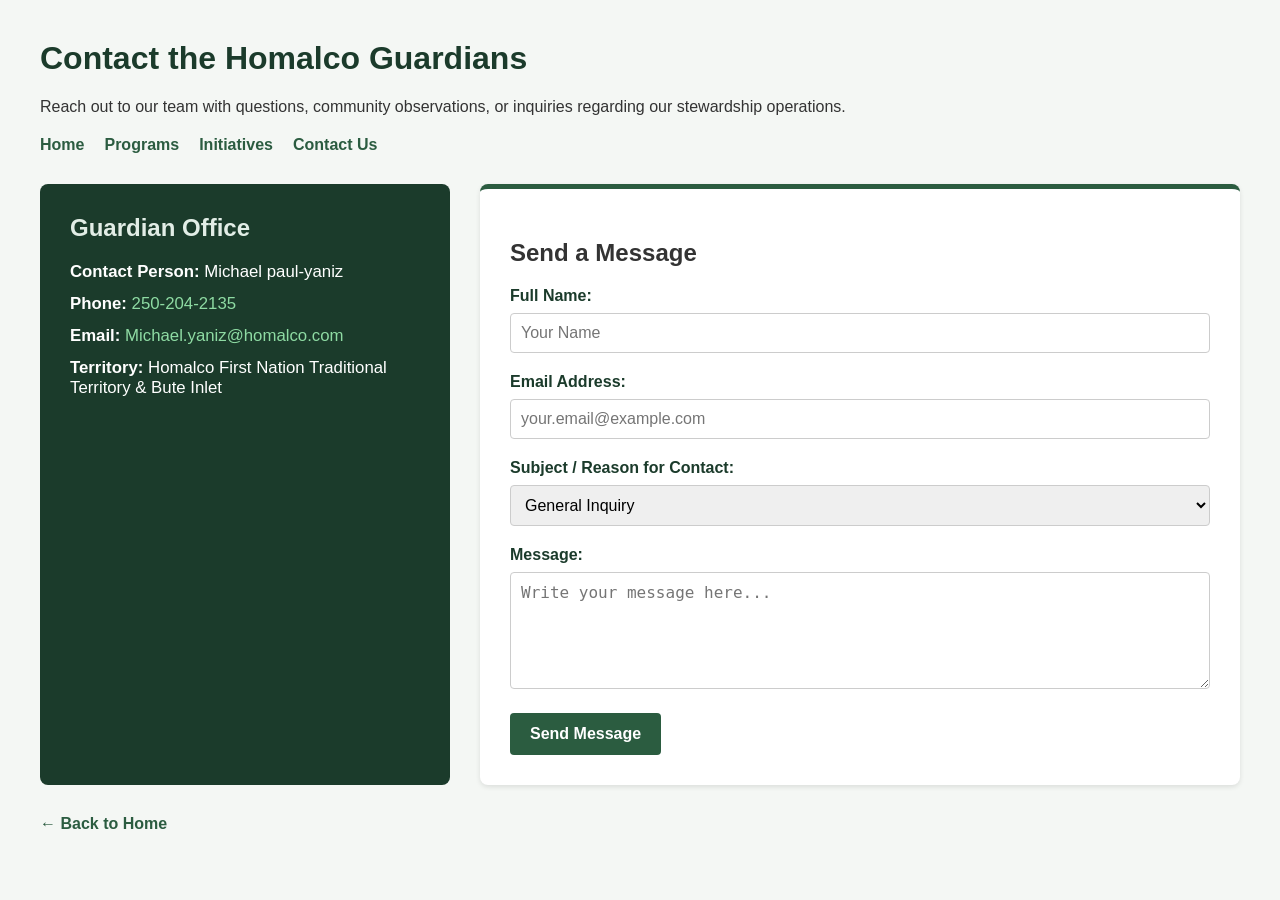
==== contact.html @ 4d99cd52 "initiatives update" ====
<!DOCTYPE html>
<html lang="en">
<head>
    <meta charset="UTF-8">
    <title>Contact Us | Homalco Aboriginal Guardians</title>
    <style>
        body {
            font-family: Arial, sans-serif;
            margin: 40px;
            background-color: #f4f7f4;
            color: #333;
        }
        h1 {
            color: #1b3b2b;
        }
        nav ul {
            list-style-type: none;
            padding: 0;
            display: flex;
            gap: 20px;
            margin-top: 20px;
            margin-bottom: 30px;
        }
        nav li a {
            text-decoration: none;
            color: #2b5c40;
            font-weight: bold;
        }
        nav li a:hover {
            text-decoration: underline;
        }
        .contact-layout {
            display: flex;
            flex-wrap: wrap;
            gap: 30px;
            margin-top: 20px;
        }
        .info-card {
            background: #1b3b2b;
            color: white;
            padding: 30px;
            border-radius: 8px;
            flex: 1;
            min-width: 280px;
        }
        .info-card h2 {
            margin-top: 0;
            color: #e2ede6;
        }
        .info-card p {
            margin: 12px 0;
            font-size: 1.05rem;
        }
        .info-card a {
            color: #8edba3;
            text-decoration: none;
        }
        .info-card a:hover {
            text-decoration: underline;
        }
        .contact-container {
            background: white;
            padding: 30px;
            border-radius: 8px;
            box-shadow: 0 2px 5px rgba(0,0,0,0.1);
            flex: 2;
            min-width: 300px;
            border-top: 5px solid #2b5c40;
        }
        .form-group {
            margin-bottom: 20px;
        }
        .form-group label {
            display: block;
            margin-bottom: 8px;
            font-weight: bold;
            color: #1b3b2b;
        }
        .form-group input, 
        .form-group select, 
        .form-group textarea {
            width: 100%;
            padding: 10px;
            border: 1px solid #ccc;
            border-radius: 4px;
            box-sizing: border-box;
            font-size: 1rem;
        }
        button {
            background-color: #2b5c40;
            color: white;
            padding: 12px 20px;
            border: none;
            border-radius: 4px;
            font-size: 1rem;
            font-weight: bold;
            cursor: pointer;
        }
        button:hover {
            background-color: #1b3b2b;
        }
        .back-link {
            display: inline-block;
            margin-top: 30px;
            color: #2b5c40;
            text-decoration: none;
            font-weight: bold;
        }
        .back-link:hover {
            text-decoration: underline;
        }
    </style>
</head>
<body>

    <h1>Contact the Homalco Guardians</h1>
    <p>Reach out to our team with questions, community observations, or inquiries regarding our stewardship operations.</p>
    
    <nav>
        <ul>
            <li><a href="index.html">Home</a></li>
            <li><a href="programs.html">Programs</a></li>
            <li><a href="initiatives.html">Initiatives</a></li>
            <li><a href="contact.html">Contact Us</a></li>
        </ul>
    </nav>

    <div class="contact-layout">
        <!-- Direct Contact Info -->
        <div class="info-card">
            <h2>Guardian Office</h2>
            <p><strong>Contact Person:</strong> Michael paul-yaniz</p>
            <p><strong>Phone:</strong> <a href="tel:2502042135">250-204-2135</a></p>
            <p><strong>Email:</strong> <a href="mailto:Michael.yaniz@homalco.com">Michael.yaniz@homalco.com</a></p>
            <p><strong>Territory:</strong> Homalco First Nation Traditional Territory & Bute Inlet</p>
        </div>

        <!-- Submission Form -->
        <div class="contact-container">
            <h2>Send a Message</h2>
            <form>
                <div class="form-group">
                    <label for="fullname">Full Name:</label>
                    <input type="text" id="fullname" name="fullname" placeholder="Your Name" required>
                </div>

                <div class="form-group">
                    <label for="email">Email Address:</label>
                    <input type="email" id="email" name="email" placeholder="your.email@example.com" required>
                </div>

                <div class="form-group">
                    <label for="topic">Subject / Reason for Contact:</label>
                    <select id="topic" name="topic">
                        <option value="general">General Inquiry</option>
                        <option value="observation">Report Environmental Observation</option>
                        <option value="wildlife">Wildlife / Marine Sightings</option>
                        <option value="community">Community Outreach</option>
                    </select>
                </div>

                <div class="form-group">
                    <label for="message">Message:</label>
                    <textarea id="message" name="message" rows="5" placeholder="Write your message here..." required></textarea>
                </div>

                <button type="submit">Send Message</button>
            </form>
        </div>
    </div>

    <a href="index.html" class="back-link">← Back to Home</a>

</body>
</html>
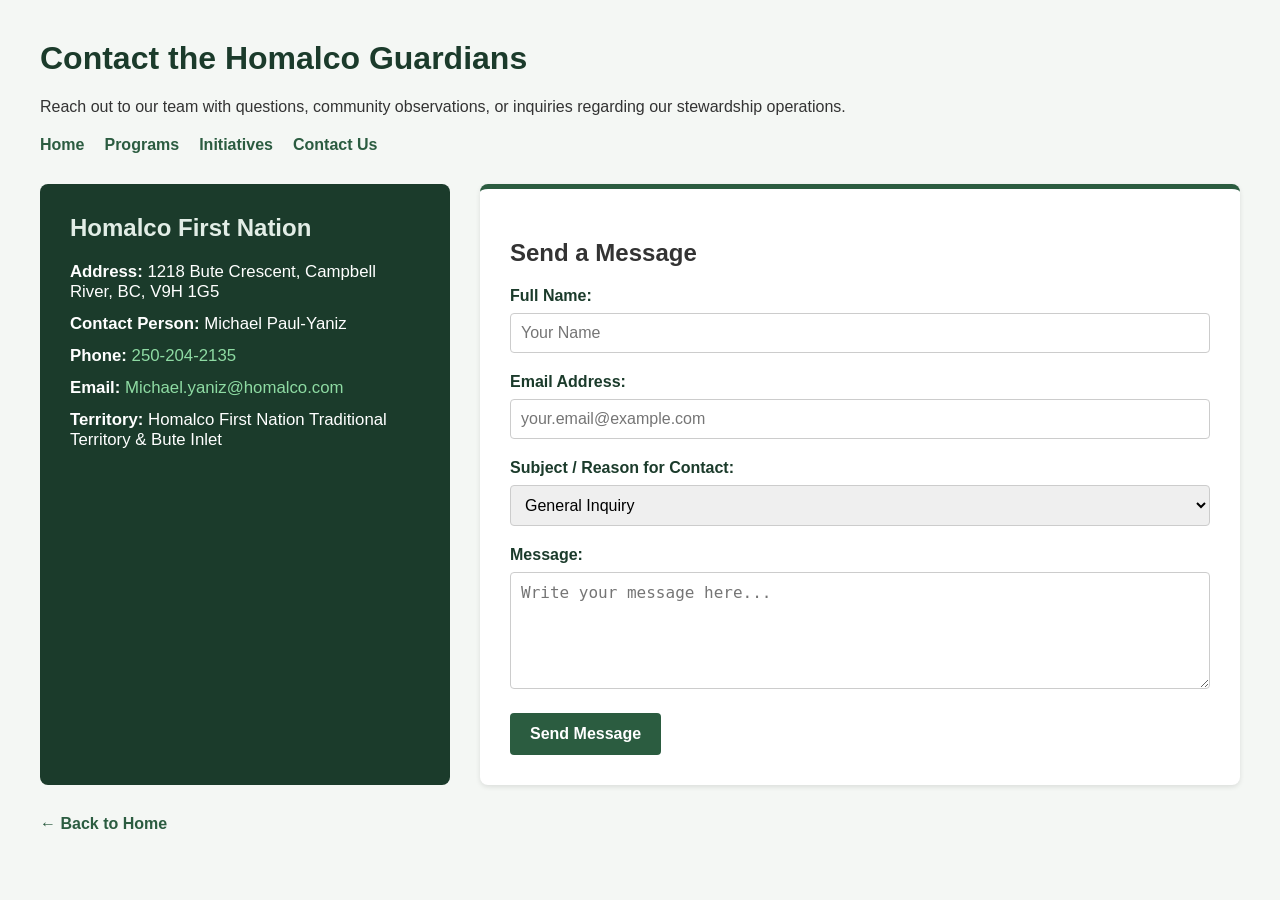
==== commit dfe124b9: "update contact" ====
--- a/contact.html
+++ b/contact.html
@@ -128,8 +128,9 @@
     <div class="contact-layout">
         <!-- Direct Contact Info -->
         <div class="info-card">
-            <h2>Guardian Office</h2>
-            <p><strong>Contact Person:</strong> Michael paul-yaniz</p>
+            <h2>Homalco First Nation</h2>
+            <p><strong>Address:</strong> 1218 Bute Crescent, Campbell River, BC, V9H 1G5</p>
+            <p><strong>Contact Person:</strong> Michael Paul-Yaniz</p>
             <p><strong>Phone:</strong> <a href="tel:2502042135">250-204-2135</a></p>
             <p><strong>Email:</strong> <a href="mailto:Michael.yaniz@homalco.com">Michael.yaniz@homalco.com</a></p>
             <p><strong>Territory:</strong> Homalco First Nation Traditional Territory & Bute Inlet</p>
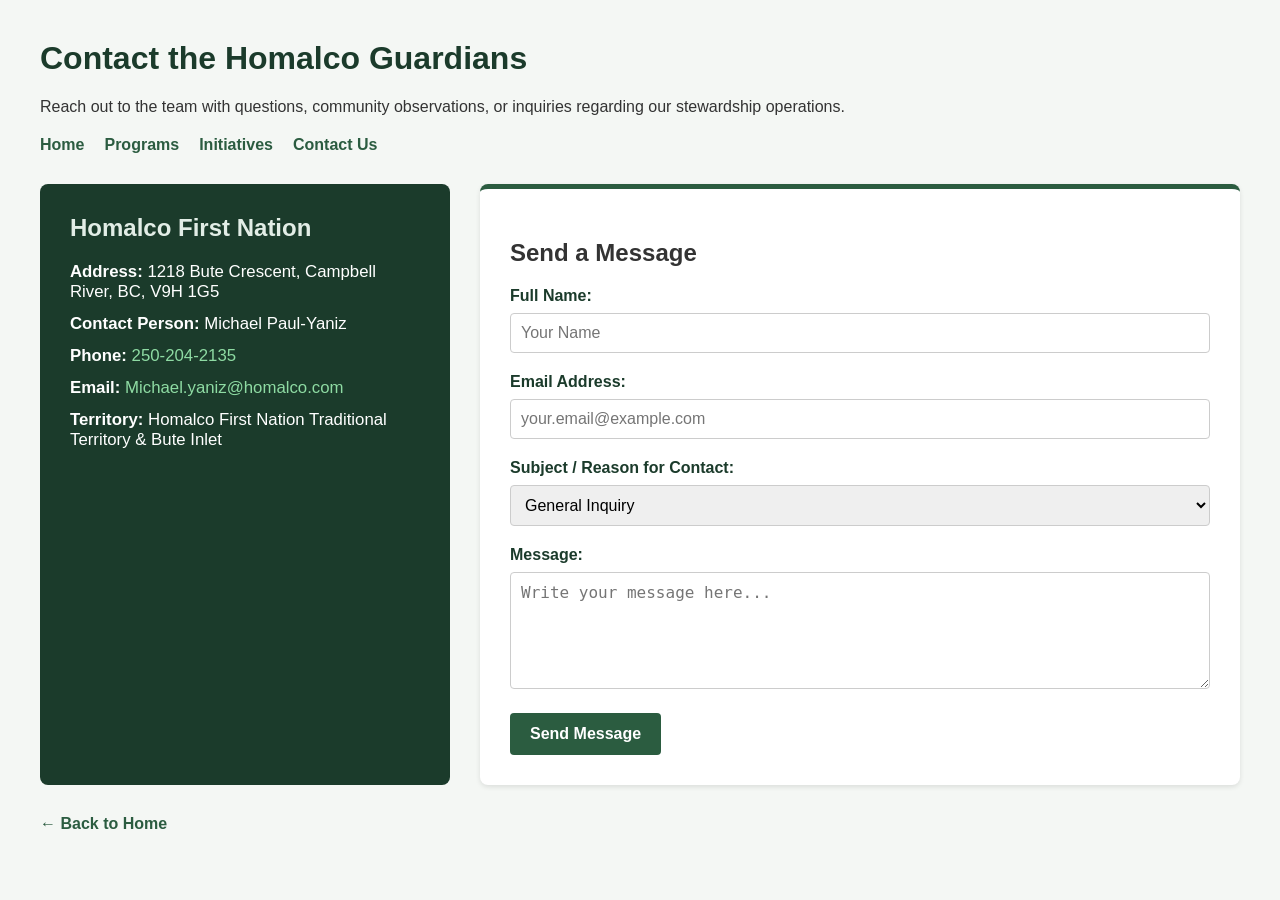
==== commit 57d12ea8: "Update contact.html" ====
--- a/contact.html
+++ b/contact.html
@@ -114,7 +114,7 @@
 <body>
 
     <h1>Contact the Homalco Guardians</h1>
-    <p>Reach out to our team with questions, community observations, or inquiries regarding our stewardship operations.</p>
+    <p>Reach out to the team with questions, community observations, or inquiries regarding our stewardship operations.</p>
     
     <nav>
         <ul>
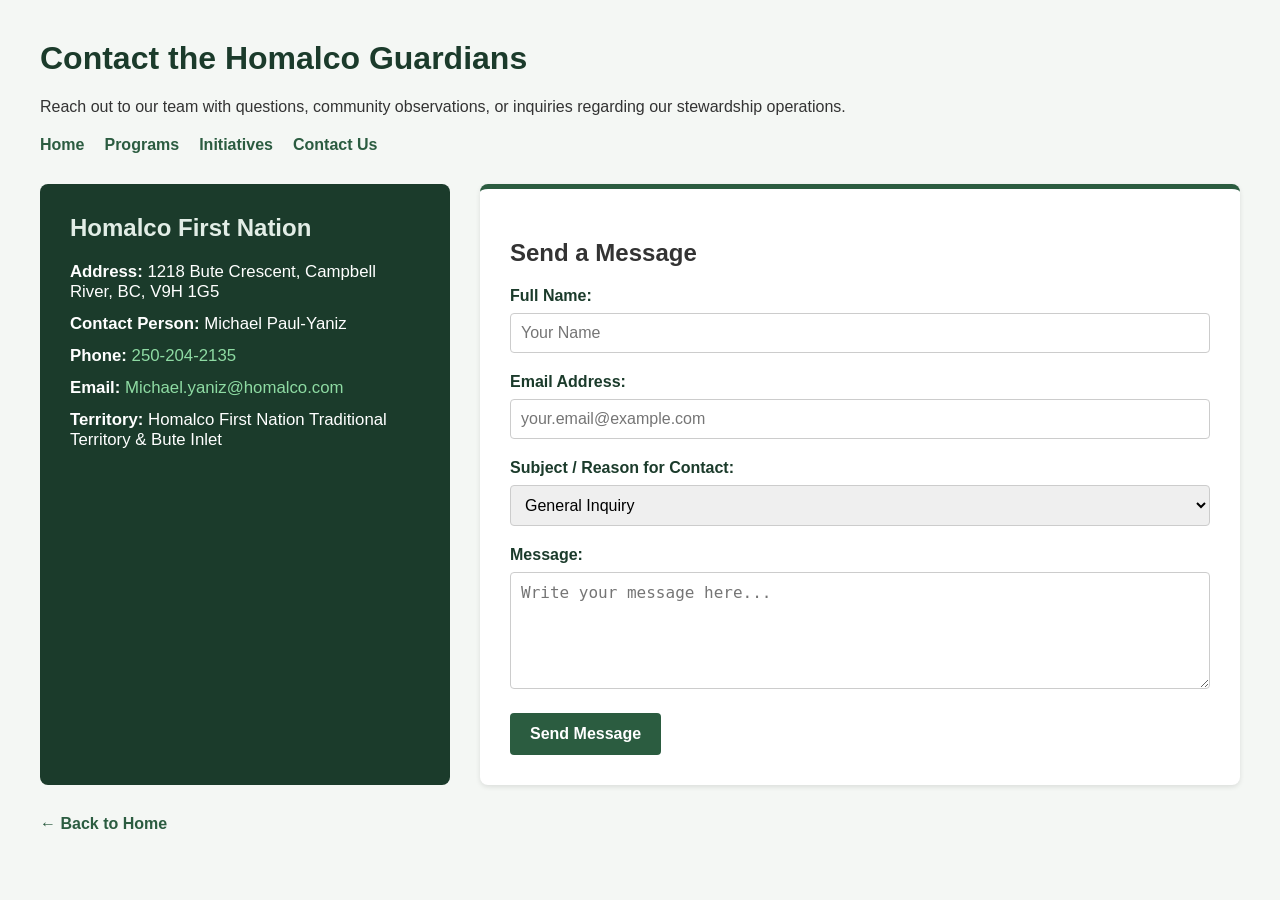
==== commit b064367a: "update contact" ====
--- a/contact.html
+++ b/contact.html
@@ -2,6 +2,7 @@
 <html lang="en">
 <head>
     <meta charset="UTF-8">
+    <meta name="viewport" content="width=device-width, initial-scale=1.0">
     <title>Contact Us | Homalco Aboriginal Guardians</title>
     <style>
         body {
@@ -113,64 +114,69 @@
 </head>
 <body>
 
-    <h1>Contact the Homalco Guardians</h1>
-    <p>Reach out to the team with questions, community observations, or inquiries regarding our stewardship operations.</p>
-    
-    <nav>
-        <ul>
-            <li><a href="index.html">Home</a></li>
-            <li><a href="programs.html">Programs</a></li>
-            <li><a href="initiatives.html">Initiatives</a></li>
-            <li><a href="contact.html">Contact Us</a></li>
-        </ul>
-    </nav>
+    <header>
+        <h1>Contact the Homalco Guardians</h1>
+        <p>Reach out to our team with questions, community observations, or inquiries regarding our stewardship operations.</p>
+        <nav>
+            <ul>
+                <li><a href="index.html">Home</a></li>
+                <li><a href="programs.html">Programs</a></li>
+                <li><a href="initiatives.html">Initiatives</a></li>
+                <li><a href="contact.html">Contact Us</a></li>
+            </ul>
+        </nav>
+    </header>
 
-    <div class="contact-layout">
-        <!-- Direct Contact Info -->
-        <div class="info-card">
-            <h2>Homalco First Nation</h2>
-            <p><strong>Address:</strong> 1218 Bute Crescent, Campbell River, BC, V9H 1G5</p>
-            <p><strong>Contact Person:</strong> Michael Paul-Yaniz</p>
-            <p><strong>Phone:</strong> <a href="tel:2502042135">250-204-2135</a></p>
-            <p><strong>Email:</strong> <a href="mailto:Michael.yaniz@homalco.com">Michael.yaniz@homalco.com</a></p>
-            <p><strong>Territory:</strong> Homalco First Nation Traditional Territory & Bute Inlet</p>
+    <main>
+        <div class="contact-layout">
+            <!-- Direct Contact Info -->
+            <div class="info-card">
+                <h2>Homalco First Nation</h2>
+                <p><strong>Address:</strong> 1218 Bute Crescent, Campbell River, BC, V9H 1G5</p>
+                <p><strong>Contact Person:</strong> Michael Paul-Yaniz</p>
+                <p><strong>Phone:</strong> <a href="tel:2502042135">250-204-2135</a></p>
+                <p><strong>Email:</strong> <a href="mailto:Michael.yaniz@homalco.com">Michael.yaniz@homalco.com</a></p>
+                <p><strong>Territory:</strong> Homalco First Nation Traditional Territory & Bute Inlet</p>
+            </div>
+
+            <!-- Submission Form -->
+            <div class="contact-container">
+                <h2>Send a Message</h2>
+                <form action="#" method="POST">
+                    <div class="form-group">
+                        <label for="fullname">Full Name:</label>
+                        <input type="text" id="fullname" name="fullname" placeholder="Your Name" required>
+                    </div>
+
+                    <div class="form-group">
+                        <label for="email">Email Address:</label>
+                        <input type="email" id="email" name="email" placeholder="your.email@example.com" required>
+                    </div>
+
+                    <div class="form-group">
+                        <label for="topic">Subject / Reason for Contact:</label>
+                        <select id="topic" name="topic">
+                            <option value="general">General Inquiry</option>
+                            <option value="observation">Report Environmental Observation</option>
+                            <option value="wildlife">Wildlife / Marine Sightings</option>
+                            <option value="community">Community Outreach</option>
+                        </select>
+                    </div>
+
+                    <div class="form-group">
+                        <label for="message">Message:</label>
+                        <textarea id="message" name="message" rows="5" placeholder="Write your message here..." required></textarea>
+                    </div>
+
+                    <button type="submit">Send Message</button>
+                </form>
+            </div>
         </div>
+    </main>
 
-        <!-- Submission Form -->
-        <div class="contact-container">
-            <h2>Send a Message</h2>
-            <form>
-                <div class="form-group">
-                    <label for="fullname">Full Name:</label>
-                    <input type="text" id="fullname" name="fullname" placeholder="Your Name" required>
-                </div>
-
-                <div class="form-group">
-                    <label for="email">Email Address:</label>
-                    <input type="email" id="email" name="email" placeholder="your.email@example.com" required>
-                </div>
-
-                <div class="form-group">
-                    <label for="topic">Subject / Reason for Contact:</label>
-                    <select id="topic" name="topic">
-                        <option value="general">General Inquiry</option>
-                        <option value="observation">Report Environmental Observation</option>
-                        <option value="wildlife">Wildlife / Marine Sightings</option>
-                        <option value="community">Community Outreach</option>
-                    </select>
-                </div>
-
-                <div class="form-group">
-                    <label for="message">Message:</label>
-                    <textarea id="message" name="message" rows="5" placeholder="Write your message here..." required></textarea>
-                </div>
-
-                <button type="submit">Send Message</button>
-            </form>
-        </div>
-    </div>
-
-    <a href="index.html" class="back-link">← Back to Home</a>
+    <footer>
+        <a href="index.html" class="back-link">← Back to Home</a>
+    </footer>
 
 </body>
 </html>
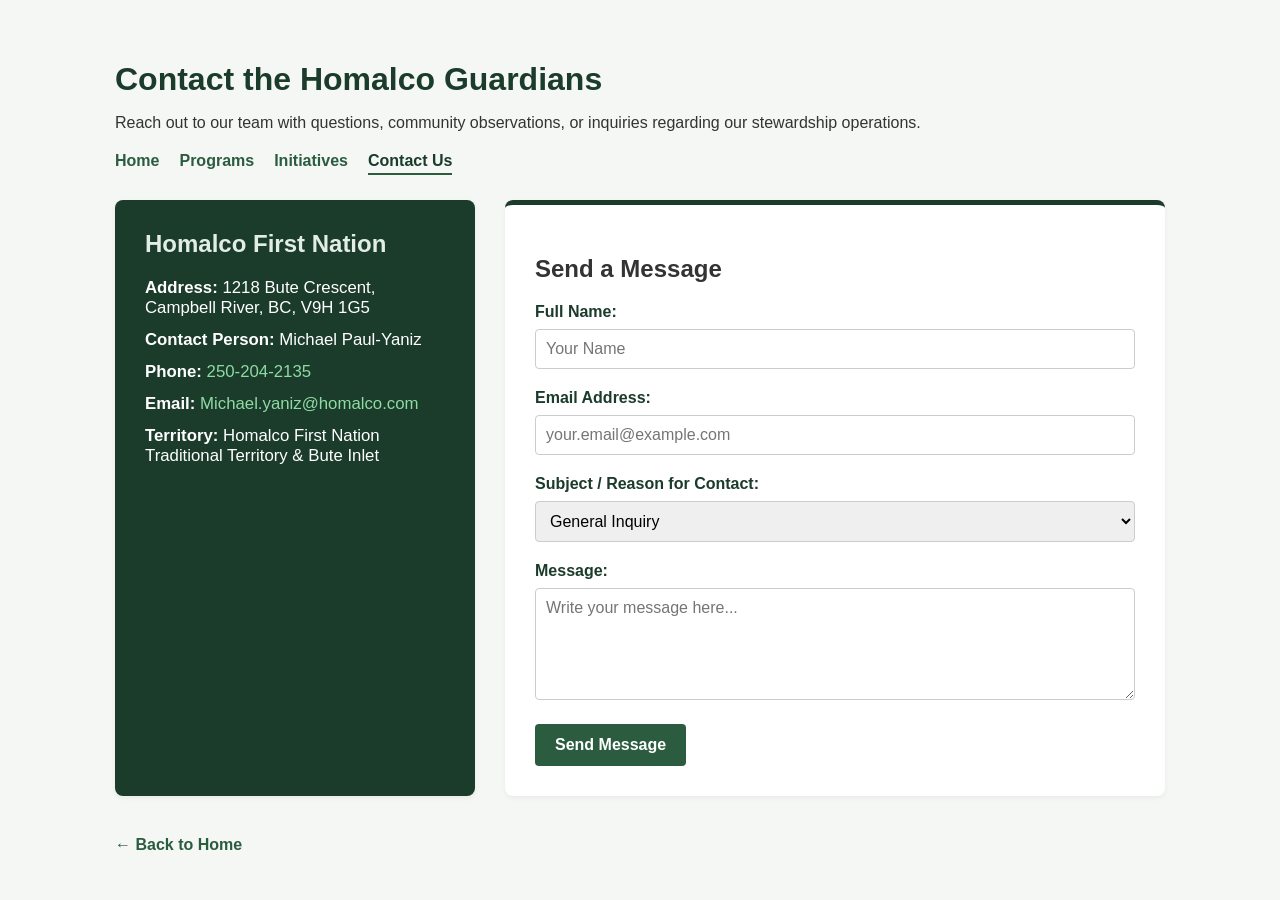
==== commit 99caa266: "Update contact.html" ====
--- a/contact.html
+++ b/contact.html
@@ -5,15 +5,36 @@
     <meta name="viewport" content="width=device-width, initial-scale=1.0">
     <title>Contact Us | Homalco Aboriginal Guardians</title>
     <style>
+        /* 1. Global Box Sizing & Centered Layout */
+        *, *::before, *::after {
+            box-sizing: border-box;
+        }
+
         body {
             font-family: Arial, sans-serif;
-            margin: 40px;
+            margin: 0;
+            padding: 20px;
             background-color: #f4f7f4;
             color: #333;
         }
+
+        /* Centered container to align header and cards cleanly */
+        .container {
+            max-width: 1050px;
+            margin: 0 auto;
+            padding: 20px 0;
+        }
+
+        header {
+            margin-bottom: 30px;
+        }
+
         h1 {
             color: #1b3b2b;
-        }
+            margin-bottom: 8px;
+        }
+
+        /* 2. Navigation Styling & Active Link Indicator */
         nav ul {
             list-style-type: none;
             padding: 0;
@@ -22,20 +43,29 @@
             margin-top: 20px;
             margin-bottom: 30px;
         }
+
         nav li a {
             text-decoration: none;
             color: #2b5c40;
             font-weight: bold;
-        }
-        nav li a:hover {
-            text-decoration: underline;
-        }
+            padding-bottom: 4px;
+        }
+
+        nav li a:hover,
+        nav li a.active {
+            color: #1b3b2b;
+            border-bottom: 2px solid #2b5c40;
+        }
+
+        /* 3. Two-Column Layout */
         .contact-layout {
             display: flex;
             flex-wrap: wrap;
             gap: 30px;
             margin-top: 20px;
         }
+
+        /* Direct Contact Info Card */
         .info-card {
             background: #1b3b2b;
             color: white;
@@ -43,40 +73,51 @@
             border-radius: 8px;
             flex: 1;
             min-width: 280px;
-        }
+            box-shadow: 0 2px 5px rgba(0,0,0,0.05);
+        }
+
         .info-card h2 {
             margin-top: 0;
             color: #e2ede6;
         }
+
         .info-card p {
             margin: 12px 0;
             font-size: 1.05rem;
         }
+
         .info-card a {
             color: #8edba3;
             text-decoration: none;
         }
+
         .info-card a:hover {
             text-decoration: underline;
         }
+
+        /* Submission Form Container */
         .contact-container {
             background: white;
             padding: 30px;
             border-radius: 8px;
-            box-shadow: 0 2px 5px rgba(0,0,0,0.1);
+            box-shadow: 0 2px 5px rgba(0,0,0,0.05);
             flex: 2;
             min-width: 300px;
-            border-top: 5px solid #2b5c40;
-        }
+            /* Matched border accent color to dark green info card */
+            border-top: 5px solid #1b3b2b; 
+        }
+
         .form-group {
             margin-bottom: 20px;
         }
+
         .form-group label {
             display: block;
             margin-bottom: 8px;
             font-weight: bold;
             color: #1b3b2b;
         }
+
         .form-group input, 
         .form-group select, 
         .form-group textarea {
@@ -84,9 +125,19 @@
             padding: 10px;
             border: 1px solid #ccc;
             border-radius: 4px;
-            box-sizing: border-box;
             font-size: 1rem;
-        }
+            font-family: inherit;
+        }
+
+        /* Active field focus state */
+        .form-group input:focus,
+        .form-group select:focus,
+        .form-group textarea:focus {
+            outline: none;
+            border-color: #2b5c40;
+            box-shadow: 0 0 0 3px rgba(43, 92, 64, 0.2);
+        }
+
         button {
             background-color: #2b5c40;
             color: white;
@@ -96,17 +147,24 @@
             font-size: 1rem;
             font-weight: bold;
             cursor: pointer;
-        }
+            transition: background-color 0.2s ease;
+        }
+
         button:hover {
             background-color: #1b3b2b;
         }
+
+        footer {
+            margin-top: 40px;
+        }
+
         .back-link {
             display: inline-block;
-            margin-top: 30px;
             color: #2b5c40;
             text-decoration: none;
             font-weight: bold;
         }
+
         .back-link:hover {
             text-decoration: underline;
         }
@@ -114,21 +172,23 @@
 </head>
 <body>
 
-    <header>
-        <h1>Contact the Homalco Guardians</h1>
-        <p>Reach out to our team with questions, community observations, or inquiries regarding our stewardship operations.</p>
-        <nav>
-            <ul>
-                <li><a href="index.html">Home</a></li>
-                <li><a href="programs.html">Programs</a></li>
-                <li><a href="initiatives.html">Initiatives</a></li>
-                <li><a href="contact.html">Contact Us</a></li>
-            </ul>
-        </nav>
-    </header>
-
-    <main>
-        <div class="contact-layout">
+    <!-- Outer Container for Centered Alignment -->
+    <div class="container">
+        <header>
+            <h1>Contact the Homalco Guardians</h1>
+            <p>Reach out to our team with questions, community observations, or inquiries regarding our stewardship operations.</p>
+            
+            <nav>
+                <ul>
+                    <li><a href="index.html">Home</a></li>
+                    <li><a href="programs.html">Programs</a></li>
+                    <li><a href="initiatives.html">Initiatives</a></li>
+                    <li><a href="contact.html" class="active">Contact Us</a></li>
+                </ul>
+            </nav>
+        </header>
+
+        <main class="contact-layout">
             <!-- Direct Contact Info -->
             <div class="info-card">
                 <h2>Homalco First Nation</h2>
@@ -171,12 +231,12 @@
                     <button type="submit">Send Message</button>
                 </form>
             </div>
-        </div>
-    </main>
-
-    <footer>
-        <a href="index.html" class="back-link">← Back to Home</a>
-    </footer>
+        </main>
+
+        <footer>
+            <a href="index.html" class="back-link">← Back to Home</a>
+        </footer>
+    </div>
 
 </body>
 </html>
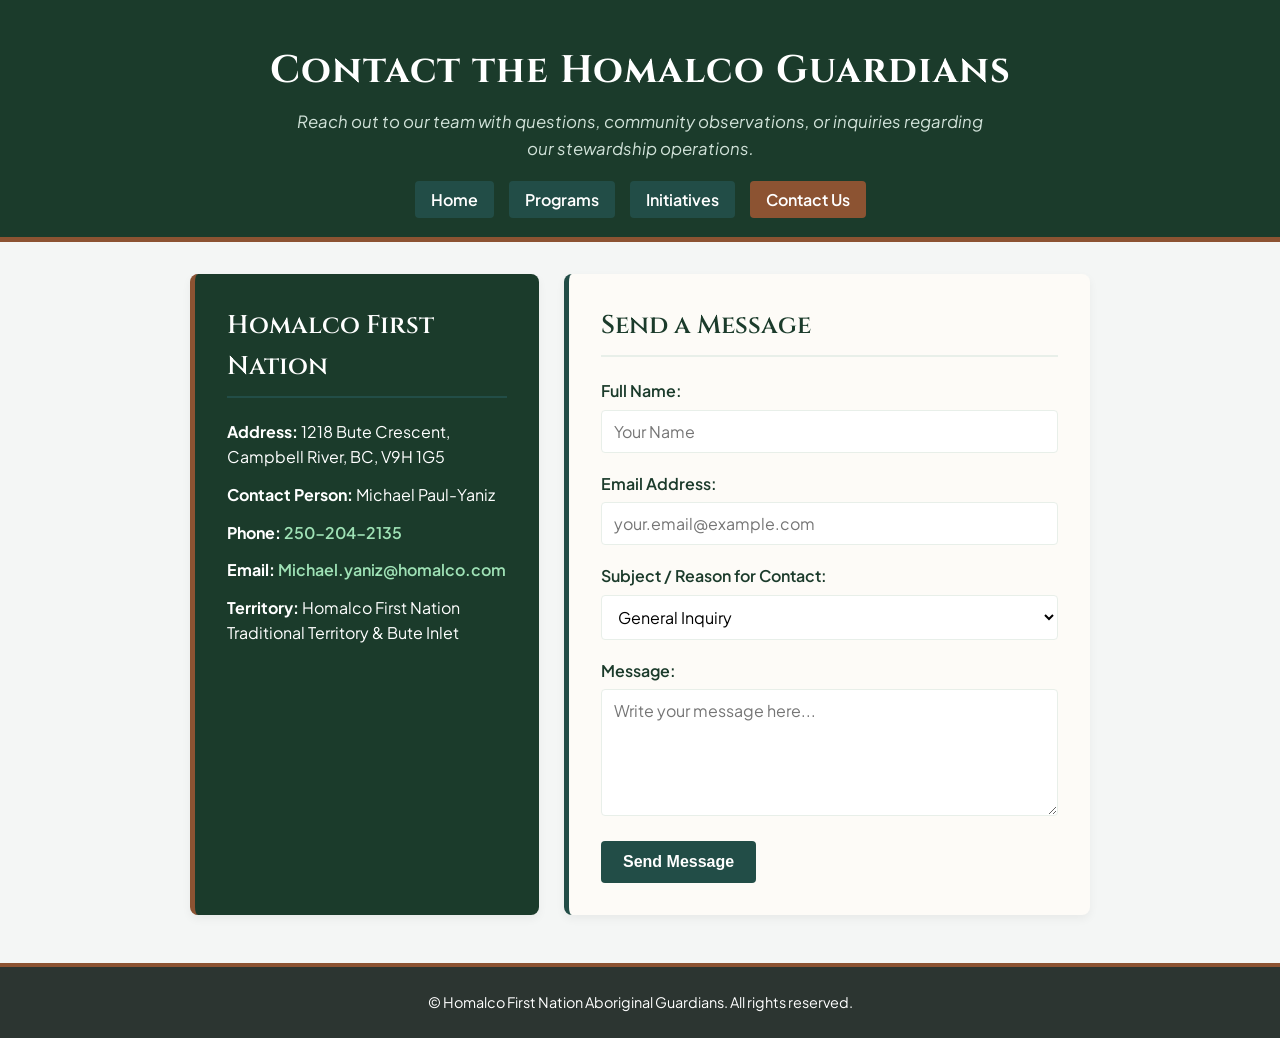
==== commit 2cc69e35: "update contact and initiatives with style.css" ====
--- a/contact.html
+++ b/contact.html
@@ -4,203 +4,39 @@
     <meta charset="UTF-8">
     <meta name="viewport" content="width=device-width, initial-scale=1.0">
     <title>Contact Us | Homalco Aboriginal Guardians</title>
-    <style>
-        /* 1. Global Box Sizing & Centered Layout */
-        *, *::before, *::after {
-            box-sizing: border-box;
-        }
-
-        body {
-            font-family: Arial, sans-serif;
-            margin: 0;
-            padding: 20px;
-            background-color: #f4f7f4;
-            color: #333;
-        }
-
-        /* Centered container to align header and cards cleanly */
-        .container {
-            max-width: 1050px;
-            margin: 0 auto;
-            padding: 20px 0;
-        }
-
-        header {
-            margin-bottom: 30px;
-        }
-
-        h1 {
-            color: #1b3b2b;
-            margin-bottom: 8px;
-        }
-
-        /* 2. Navigation Styling & Active Link Indicator */
-        nav ul {
-            list-style-type: none;
-            padding: 0;
-            display: flex;
-            gap: 20px;
-            margin-top: 20px;
-            margin-bottom: 30px;
-        }
-
-        nav li a {
-            text-decoration: none;
-            color: #2b5c40;
-            font-weight: bold;
-            padding-bottom: 4px;
-        }
-
-        nav li a:hover,
-        nav li a.active {
-            color: #1b3b2b;
-            border-bottom: 2px solid #2b5c40;
-        }
-
-        /* 3. Two-Column Layout */
-        .contact-layout {
-            display: flex;
-            flex-wrap: wrap;
-            gap: 30px;
-            margin-top: 20px;
-        }
-
-        /* Direct Contact Info Card */
-        .info-card {
-            background: #1b3b2b;
-            color: white;
-            padding: 30px;
-            border-radius: 8px;
-            flex: 1;
-            min-width: 280px;
-            box-shadow: 0 2px 5px rgba(0,0,0,0.05);
-        }
-
-        .info-card h2 {
-            margin-top: 0;
-            color: #e2ede6;
-        }
-
-        .info-card p {
-            margin: 12px 0;
-            font-size: 1.05rem;
-        }
-
-        .info-card a {
-            color: #8edba3;
-            text-decoration: none;
-        }
-
-        .info-card a:hover {
-            text-decoration: underline;
-        }
-
-        /* Submission Form Container */
-        .contact-container {
-            background: white;
-            padding: 30px;
-            border-radius: 8px;
-            box-shadow: 0 2px 5px rgba(0,0,0,0.05);
-            flex: 2;
-            min-width: 300px;
-            /* Matched border accent color to dark green info card */
-            border-top: 5px solid #1b3b2b; 
-        }
-
-        .form-group {
-            margin-bottom: 20px;
-        }
-
-        .form-group label {
-            display: block;
-            margin-bottom: 8px;
-            font-weight: bold;
-            color: #1b3b2b;
-        }
-
-        .form-group input, 
-        .form-group select, 
-        .form-group textarea {
-            width: 100%;
-            padding: 10px;
-            border: 1px solid #ccc;
-            border-radius: 4px;
-            font-size: 1rem;
-            font-family: inherit;
-        }
-
-        /* Active field focus state */
-        .form-group input:focus,
-        .form-group select:focus,
-        .form-group textarea:focus {
-            outline: none;
-            border-color: #2b5c40;
-            box-shadow: 0 0 0 3px rgba(43, 92, 64, 0.2);
-        }
-
-        button {
-            background-color: #2b5c40;
-            color: white;
-            padding: 12px 20px;
-            border: none;
-            border-radius: 4px;
-            font-size: 1rem;
-            font-weight: bold;
-            cursor: pointer;
-            transition: background-color 0.2s ease;
-        }
-
-        button:hover {
-            background-color: #1b3b2b;
-        }
-
-        footer {
-            margin-top: 40px;
-        }
-
-        .back-link {
-            display: inline-block;
-            color: #2b5c40;
-            text-decoration: none;
-            font-weight: bold;
-        }
-
-        .back-link:hover {
-            text-decoration: underline;
-        }
-    </style>
+    <!-- Link element loading your external style sheet -->
+    <link rel="stylesheet" href="style.css">
 </head>
 <body>
 
-    <!-- Outer Container for Centered Alignment -->
-    <div class="container">
-        <header>
-            <h1>Contact the Homalco Guardians</h1>
-            <p>Reach out to our team with questions, community observations, or inquiries regarding our stewardship operations.</p>
-            
-            <nav>
-                <ul>
-                    <li><a href="index.html">Home</a></li>
-                    <li><a href="programs.html">Programs</a></li>
-                    <li><a href="initiatives.html">Initiatives</a></li>
-                    <li><a href="contact.html" class="active">Contact Us</a></li>
-                </ul>
-            </nav>
-        </header>
+    <header>
+        <h1>Contact the Homalco Guardians</h1>
+        <p>Reach out to our team with questions, community observations, or inquiries regarding our stewardship operations.</p>
+        
+        <nav aria-label="Main Navigation">
+            <ul>
+                <li><a href="index.html">Home</a></li>
+                <li><a href="programs.html">Programs</a></li>
+                <li><a href="initiatives.html">Initiatives</a></li>
+                <li><a href="contact.html" class="active">Contact Us</a></li>
+            </ul>
+        </nav>
+    </header>
 
-        <main class="contact-layout">
-            <!-- Direct Contact Info -->
-            <div class="info-card">
+    <main>
+        <div class="contact-layout">
+            <!-- Direct Contact Info Card -->
+            <section class="info-card">
                 <h2>Homalco First Nation</h2>
                 <p><strong>Address:</strong> 1218 Bute Crescent, Campbell River, BC, V9H 1G5</p>
                 <p><strong>Contact Person:</strong> Michael Paul-Yaniz</p>
                 <p><strong>Phone:</strong> <a href="tel:2502042135">250-204-2135</a></p>
                 <p><strong>Email:</strong> <a href="mailto:Michael.yaniz@homalco.com">Michael.yaniz@homalco.com</a></p>
                 <p><strong>Territory:</strong> Homalco First Nation Traditional Territory & Bute Inlet</p>
-            </div>
+            </section>
 
-            <!-- Submission Form -->
-            <div class="contact-container">
+            <!-- Submission Form Card -->
+            <section class="contact-form-card">
                 <h2>Send a Message</h2>
                 <form action="#" method="POST">
                     <div class="form-group">
@@ -230,13 +66,13 @@
 
                     <button type="submit">Send Message</button>
                 </form>
-            </div>
-        </main>
+            </section>
+        </div>
+    </main>
 
-        <footer>
-            <a href="index.html" class="back-link">← Back to Home</a>
-        </footer>
-    </div>
+    <footer>
+        <p>© Homalco First Nation Aboriginal Guardians. All rights reserved.</p>
+    </footer>
 
 </body>
 </html>
--- a/style.css
+++ b/style.css
@@ -0,0 +1,351 @@
+/* Custom Google Font Imports */
+@import url('https://fonts.googleapis.com/css2?family=Cinzel:wght@600;700&family=Plus+Jakarta+Sans:ital,wght@0,400;0,600;0,700;1,400&display=swap');
+
+/* CSS Variables for Nature Palette */
+:root {
+    --forest-green: #1b3b2b;
+    --deep-teal: #224d47;
+    --cedar-wood: #8c5332;
+    --soft-moss: #e8efe9;
+    --mist-gray: #f4f6f5;
+    --slate-dark: #2c3531;
+    --sand-light: #fdfbf7;
+}
+
+/* Base Page & Typography Styles */
+body {
+    font-family: 'Plus Jakarta Sans', sans-serif;
+    font-size: 16px;
+    font-style: normal;
+    font-weight: 400;
+    line-height: 1.6;
+    color: var(--slate-dark);
+    background-color: var(--mist-gray);
+    margin: 0;
+    padding: 0;
+}
+
+/* Header & Banner Styling */
+header {
+    background-color: var(--forest-green);
+    color: #ffffff;
+    padding: 2.5rem 1.5rem 1.5rem;
+    text-align: center;
+    border-bottom: 5px solid var(--cedar-wood);
+}
+
+header h1 {
+    font-family: 'Cinzel', serif;
+    font-weight: 700;
+    font-size: 2.4rem;
+    margin: 0 0 0.5rem 0;
+    letter-spacing: 1px;
+}
+
+header p {
+    max-width: 700px;
+    margin: 0 auto 1.5rem auto;
+    color: #d1e2d9;
+    font-size: 1.05rem;
+    font-style: italic;
+}
+
+/* Navigation Bar */
+nav ul {
+    list-style: none;
+    padding: 0;
+    margin: 1.5rem 0 0 0;
+    display: flex;
+    justify-content: center;
+    flex-wrap: wrap;
+    gap: 15px;
+}
+
+nav a {
+    color: #ffffff;
+    text-decoration: none;
+    font-weight: 600;
+    padding: 8px 16px;
+    border-radius: 4px;
+    background-color: var(--deep-teal);
+    transition: background-color 0.3s ease;
+}
+
+nav a:hover, nav a.active {
+    background-color: var(--cedar-wood);
+}
+
+/* Main Content & Section Cards */
+main {
+    max-width: 900px;
+    margin: 2rem auto;
+    padding: 0 1rem;
+}
+
+section {
+    background-color: var(--sand-light);
+    padding: 2rem;
+    margin-bottom: 2rem;
+    border-radius: 8px;
+    box-shadow: 0 4px 10px rgba(0, 0, 0, 0.05);
+    border-left: 5px solid var(--deep-teal);
+}
+
+h2 {
+    font-family: 'Cinzel', serif;
+    font-size: 1.6rem;
+    font-weight: 600;
+    color: var(--forest-green);
+    margin-top: 0;
+    border-bottom: 2px solid var(--soft-moss);
+    padding-bottom: 0.5rem;
+}
+
+h3 {
+    font-size: 1.25rem;
+    font-weight: 700;
+    color: var(--cedar-wood);
+    margin-top: 1.5rem;
+    margin-bottom: 0.5rem;
+}
+
+/* Hyperlinks & Buttons */
+a {
+    color: var(--deep-teal);
+    font-weight: 600;
+}
+
+a:hover {
+    color: var(--cedar-wood);
+}
+
+/* Call-to-Action Link Buttons */
+section > a[href] {
+    display: inline-block;
+    background-color: var(--deep-teal);
+    color: #ffffff;
+    text-decoration: none;
+    padding: 10px 18px;
+    border-radius: 4px;
+    margin-right: 10px;
+    margin-top: 10px;
+    font-weight: 600;
+    transition: background-color 0.3s ease;
+}
+
+section > a[href]:hover {
+    background-color: var(--forest-green);
+    color: #ffffff;
+}
+
+/* Gallery & Media Styling */
+section img {
+    max-width: 100%;
+    height: auto;
+    border-radius: 6px;
+    border: 3px solid var(--soft-moss);
+    margin-top: 0.5rem;
+}
+
+/* Footer */
+footer {
+    background-color: var(--slate-dark);
+    color: #ffffff;
+    text-align: center;
+    padding: 1.5rem 1rem;
+    margin-top: 3rem;
+    font-size: 0.9rem;
+    border-top: 4px solid var(--cedar-wood);
+}
+
+footer p {
+    margin: 0;
+}
+
+/* Programs Grid & Card Layout Extensions */
+.programs-grid {
+    display: grid;
+    grid-template-columns: repeat(auto-fit, minmax(280px, 1fr));
+    gap: 25px;
+    margin-top: 1rem;
+}
+
+.program-card {
+    display: flex;
+    flex-direction: column;
+    justify-content: space-between;
+    margin-bottom: 0;
+    transition: transform 0.2s ease, box-shadow 0.2s ease;
+}
+
+.program-card:hover {
+    transform: translateY(-4px);
+    box-shadow: 0 8px 18px rgba(0, 0, 0, 0.08);
+}
+
+.badge {
+    display: inline-block;
+    background-color: var(--soft-moss);
+    color: var(--forest-green);
+    font-size: 0.8rem;
+    font-weight: 700;
+    text-transform: uppercase;
+    padding: 4px 10px;
+    border-radius: 20px;
+    margin-bottom: 12px;
+    letter-spacing: 0.5px;
+}
+
+.highlights {
+    margin: 15px 0;
+    padding-left: 20px;
+}
+
+.highlights li {
+    margin-bottom: 6px;
+    font-size: 0.95rem;
+}
+
+.card-stats {
+    display: flex;
+    justify-content: space-between;
+    border-top: 1px solid var(--soft-moss);
+    padding-top: 12px;
+    margin-top: 15px;
+    font-size: 0.85rem;
+    color: var(--slate-dark);
+}
+
+.card-stats strong {
+    color: var(--forest-green);
+    display: block;
+    font-size: 1.05rem;
+}
+
+/* Initiatives Grid & Meta Styling Extensions */
+.initiatives-grid {
+    display: grid;
+    grid-template-columns: repeat(auto-fit, minmax(280px, 1fr));
+    gap: 25px;
+    margin-top: 1rem;
+}
+
+.card {
+    display: flex;
+    flex-direction: column;
+    justify-content: space-between;
+    margin-bottom: 0;
+    transition: transform 0.2s ease, box-shadow 0.2s ease;
+}
+
+.card:hover {
+    transform: translateY(-4px);
+    box-shadow: 0 8px 18px rgba(0, 0, 0, 0.08);
+}
+
+.card-meta {
+    font-size: 0.88rem;
+    color: var(--slate-dark);
+    border-top: 1px solid var(--soft-moss);
+    padding-top: 12px;
+    margin-top: 15px;
+}
+
+.card-meta span {
+    display: block;
+    margin-bottom: 4px;
+}
+
+.card-meta strong {
+    color: var(--forest-green);
+}
+
+/* Contact Page Layout & Form Extensions */
+.contact-layout {
+    display: flex;
+    flex-wrap: wrap;
+    gap: 25px;
+    margin-top: 1rem;
+}
+
+.info-card {
+    background-color: var(--forest-green);
+    color: #ffffff;
+    border-left: 5px solid var(--cedar-wood);
+    flex: 1;
+    min-width: 280px;
+    margin-bottom: 0;
+}
+
+.info-card h2 {
+    color: #ffffff;
+    border-bottom: 2px solid var(--deep-teal);
+}
+
+.info-card p {
+    margin: 12px 0;
+}
+
+.info-card a {
+    color: #9fe2b6;
+    text-decoration: none;
+}
+
+.info-card a:hover {
+    color: #ffffff;
+    text-decoration: underline;
+}
+
+.contact-form-card {
+    flex: 2;
+    min-width: 300px;
+    margin-bottom: 0;
+}
+
+.form-group {
+    margin-bottom: 18px;
+}
+
+.form-group label {
+    display: block;
+    margin-bottom: 6px;
+    font-weight: 600;
+    color: var(--forest-green);
+}
+
+.form-group input, 
+.form-group select, 
+.form-group textarea {
+    width: 100%;
+    padding: 10px 12px;
+    border: 1px solid var(--soft-moss);
+    border-radius: 4px;
+    font-size: 1rem;
+    font-family: inherit;
+    background-color: #ffffff;
+    box-sizing: border-box;
+}
+
+.form-group input:focus,
+.form-group select:focus,
+.form-group textarea:focus {
+    outline: none;
+    border-color: var(--deep-teal);
+    box-shadow: 0 0 0 3px rgba(34, 77, 71, 0.15);
+}
+
+button[type="submit"] {
+    background-color: var(--deep-teal);
+    color: #ffffff;
+    padding: 12px 22px;
+    border: none;
+    border-radius: 4px;
+    font-size: 1rem;
+    font-weight: 600;
+    cursor: pointer;
+    transition: background-color 0.3s ease;
+}
+
+button[type="submit"]:hover {
+    background-color: var(--forest-green);
+}
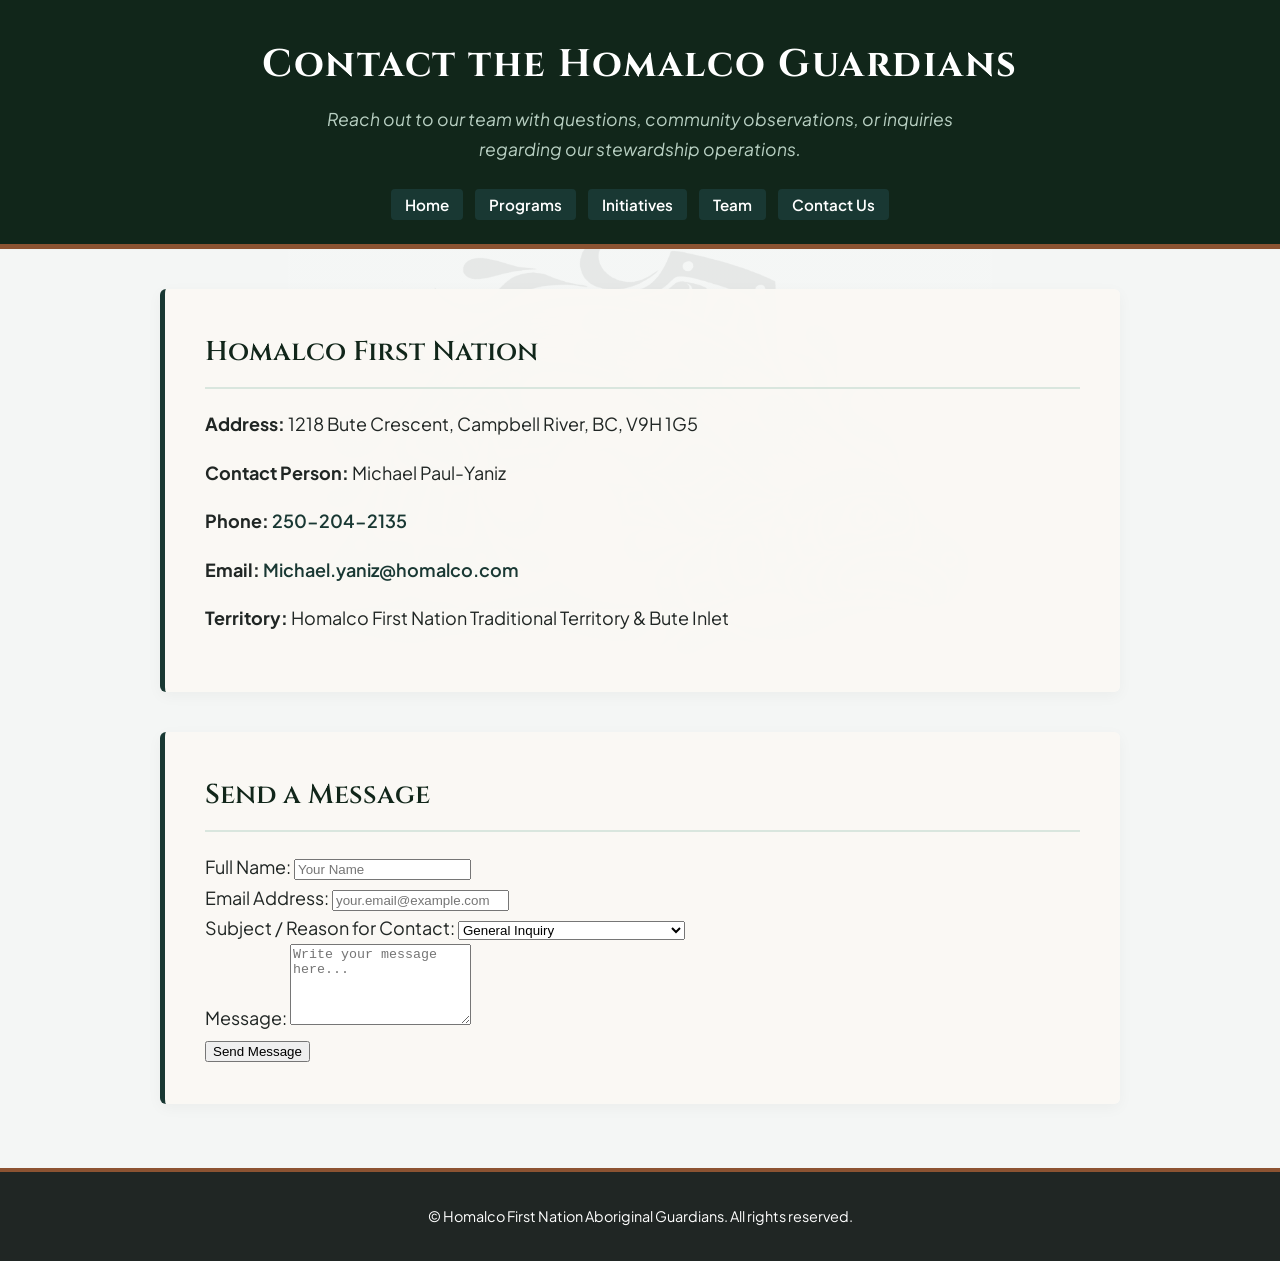
==== commit 02caa03e: "updates" ====
--- a/contact.html
+++ b/contact.html
@@ -13,14 +13,15 @@
         <h1>Contact the Homalco Guardians</h1>
         <p>Reach out to our team with questions, community observations, or inquiries regarding our stewardship operations.</p>
         
-        <nav aria-label="Main Navigation">
-            <ul>
-                <li><a href="index.html">Home</a></li>
-                <li><a href="programs.html">Programs</a></li>
-                <li><a href="initiatives.html">Initiatives</a></li>
-                <li><a href="contact.html" class="active">Contact Us</a></li>
-            </ul>
-        </nav>
+        <nav>
+    <ul>
+        <li><a href="index.html">Home</a></li>
+        <li><a href="programs.html">Programs</a></li>
+        <li><a href="initiatives.html">Initiatives</a></li>
+        <li><a href="team.html">Team</a></li>
+        <li><a href="contact.html">Contact Us</a></li>
+    </ul>
+</nav>
     </header>
 
     <main>
--- a/style.css
+++ b/style.css
@@ -3,33 +3,42 @@
 
 /* CSS Variables for Nature Palette */
 :root {
-    --forest-green: #1b3b2b;
-    --deep-teal: #224d47;
+    --forest-green: #11261a; /* Darker, richer forest green for better contrast */
+    --deep-teal: #193833;    /* Enhanced deep teal */
     --cedar-wood: #8c5332;
-    --soft-moss: #e8efe9;
+    --soft-moss: #d9e6de;    /* Softer moss grey for borders */
     --mist-gray: #f4f6f5;
-    --slate-dark: #2c3531;
-    --sand-light: #fdfbf7;
+    --slate-dark: #202624;   /* Polished charcoal */
+    --sand-light: #fbf9f5;   /* Crisp natural off-white */
 }
 
 /* Base Page & Typography Styles */
 body {
     font-family: 'Plus Jakarta Sans', sans-serif;
-    font-size: 16px;
+    font-size: 18px;
     font-style: normal;
     font-weight: 400;
-    line-height: 1.6;
+    line-height: 1.7;
     color: var(--slate-dark);
+    margin: 0;
+    padding: 0;
     background-color: var(--mist-gray);
-    margin: 0;
-    padding: 0;
-}
-
-/* Header & Banner Styling */
+    
+    /* Subtle watermark for identity */
+    background-image: 
+        linear-gradient(rgba(244, 246, 245, 0.94), rgba(244, 246, 245, 0.94)), 
+        url('media/Homalco-logo.png'); 
+    background-position: center center;
+    background-repeat: no-repeat;
+    background-attachment: fixed; 
+    background-size: 55%; 
+}
+
+/* Header & Navigation Styling */
 header {
     background-color: var(--forest-green);
     color: #ffffff;
-    padding: 2.5rem 1.5rem 1.5rem;
+    padding: 2rem 1rem 1.5rem;
     text-align: center;
     border-bottom: 5px solid var(--cedar-wood);
 }
@@ -39,14 +48,14 @@
     font-weight: 700;
     font-size: 2.4rem;
     margin: 0 0 0.5rem 0;
-    letter-spacing: 1px;
+    letter-spacing: 1.5px;
 }
 
 header p {
-    max-width: 700px;
+    max-width: 680px;
     margin: 0 auto 1.5rem auto;
-    color: #d1e2d9;
-    font-size: 1.05rem;
+    color: #b8cfc2;
+    font-size: 1.1rem;
     font-style: italic;
 }
 
@@ -54,97 +63,277 @@
 nav ul {
     list-style: none;
     padding: 0;
-    margin: 1.5rem 0 0 0;
+    margin: 1rem 0 0 0;
     display: flex;
     justify-content: center;
     flex-wrap: wrap;
-    gap: 15px;
+    gap: 12px;
 }
 
 nav a {
     color: #ffffff;
     text-decoration: none;
     font-weight: 600;
-    padding: 8px 16px;
+    font-size: 0.95rem;
+    padding: 6px 14px;
     border-radius: 4px;
     background-color: var(--deep-teal);
-    transition: background-color 0.3s ease;
+    transition: background-color 0.2s ease, transform 0.1s ease;
 }
 
 nav a:hover, nav a.active {
     background-color: var(--cedar-wood);
 }
 
-/* Main Content & Section Cards */
+/* MODERN HIGH-QUALITY HERO BANNER */
+.hero-banner {
+    position: relative;
+    background-color: var(--forest-green);
+    
+    /* Use the high-quality source artwork on each side */
+    background-image: 
+        url('media/Xwemalhkwu-Homalco.png'), 
+        url('media/Xwemalhkwu-Homalco.png');
+    
+    /* Mirrors & positions the art on left (flipped horizontally) and right */
+    background-position: left center, right center;
+    background-size: contain; 
+    background-repeat: no-repeat;
+    
+    /* Constrained cinematic aspect ratio */
+    width: 100%;
+    height: 380px; 
+    display: flex;
+    align-items: center;
+    justify-content: center;
+    overflow: hidden;
+    border-bottom: 4px solid var(--cedar-wood);
+}
+
+/* Adds a gradient "shadow" over the sides to blur into center text on small screens */
+.banner-overlay {
+    position: absolute;
+    top: 0;
+    left: 0;
+    width: 100%;
+    height: 100%;
+    background: linear-gradient(
+        90deg, 
+        rgba(17, 38, 26, 0.45) 0%, 
+        rgba(17, 38, 26, 0.92) 20%, 
+        rgba(17, 38, 26, 0.92) 80%, 
+        rgba(17, 38, 26, 0.45) 100%
+    );
+    z-index: 1;
+}
+
+/* live, un-distortable banner typography */
+.banner-content {
+    position: relative;
+    z-index: 2;
+    max-width: 750px;
+    padding: 2rem;
+    text-align: center;
+}
+
+.banner-content h2 {
+    font-family: 'Cinzel', serif;
+    color: #ffffff;
+    font-size: 2.2rem;
+    line-height: 1.25;
+    margin-bottom: 0.75rem;
+    border-bottom: none;
+    text-shadow: 0 2px 8px rgba(0,0,0,0.7);
+    letter-spacing: 1px;
+}
+
+.banner-content p {
+    margin: 0;
+    font-size: 1.15rem;
+    font-weight: 500;
+    color: #e2ede7;
+    text-shadow: 0 1px 5px rgba(0,0,0,0.8);
+    line-height: 1.6;
+}
+
+/* Main Content Layout */
 main {
-    max-width: 900px;
-    margin: 2rem auto;
-    padding: 0 1rem;
+    max-width: 960px;
+    margin: 2.5rem auto;
+    padding: 0 1.5rem;
 }
 
 section {
-    background-color: var(--sand-light);
-    padding: 2rem;
-    margin-bottom: 2rem;
-    border-radius: 8px;
-    box-shadow: 0 4px 10px rgba(0, 0, 0, 0.05);
+    background-color: rgba(251, 249, 245, 0.94); 
+    padding: 2.5rem;
+    margin-bottom: 2.5rem;
+    border-radius: 6px;
+    box-shadow: 0 4px 15px rgba(0, 0, 0, 0.04);
     border-left: 5px solid var(--deep-teal);
+}
+
+#gallery-section {
+    border-left-color: var(--cedar-wood);
+    background-color: rgba(250, 248, 245, 0.96);
 }
 
 h2 {
     font-family: 'Cinzel', serif;
-    font-size: 1.6rem;
+    font-size: 1.7rem;
     font-weight: 600;
     color: var(--forest-green);
     margin-top: 0;
     border-bottom: 2px solid var(--soft-moss);
-    padding-bottom: 0.5rem;
+    padding-bottom: 0.75rem;
+    margin-bottom: 1.25rem;
 }
 
 h3 {
     font-size: 1.25rem;
     font-weight: 700;
     color: var(--cedar-wood);
-    margin-top: 1.5rem;
+    margin-top: 1.75rem;
     margin-bottom: 0.5rem;
 }
 
-/* Hyperlinks & Buttons */
+/* Interaction States */
 a {
     color: var(--deep-teal);
     font-weight: 600;
+    text-decoration: none;
+    transition: color 0.15s ease;
 }
 
 a:hover {
     color: var(--cedar-wood);
 }
 
-/* Call-to-Action Link Buttons */
-section > a[href] {
+/* Buttons */
+section > a[href],
+.program-card a[href] {
     display: inline-block;
     background-color: var(--deep-teal);
     color: #ffffff;
-    text-decoration: none;
-    padding: 10px 18px;
+    padding: 10px 20px;
     border-radius: 4px;
     margin-right: 10px;
     margin-top: 10px;
     font-weight: 600;
-    transition: background-color 0.3s ease;
-}
-
-section > a[href]:hover {
+    font-size: 0.95rem;
+    transition: background-color 0.15s ease, transform 0.1s ease;
+}
+
+section > a[href]:hover,
+.program-card a[href]:hover {
     background-color: var(--forest-green);
     color: #ffffff;
-}
-
-/* Gallery & Media Styling */
+    transform: translateY(-1px);
+}
+
+/* Media Grid Container */
+.media-container {
+    width: 100%;
+}
+
+/* Standard Images */
 section img {
     max-width: 100%;
     height: auto;
-    border-radius: 6px;
-    border: 3px solid var(--soft-moss);
+    border-radius: 4px;
+    border: 1px solid var(--soft-moss);
     margin-top: 0.5rem;
+}
+
+/* Gallery Grid Layout */
+.media-container {
+    display: grid;
+    grid-template-columns: repeat(auto-fit, minmax(280px, 1fr));
+    gap: 20px;
+    width: 100%;
+    margin: 1.5rem 0;
+}
+
+.gallery-item {
+    margin: 0;
+    display: flex;
+    flex-direction: column;
+    background-color: #ffffff;
+    border: 1px solid var(--soft-moss);
+    border-radius: 4px;
+    overflow: hidden;
+    box-shadow: 0 2px 8px rgba(0, 0, 0, 0.02);
+}
+
+.gallery-item img {
+    width: 100%;
+    height: 200px;
+    object-fit: cover;
+    margin-top: 0;
+    border: none;
+    border-radius: 0;
+}
+
+.gallery-item figcaption {
+    padding: 12px;
+    font-size: 0.85rem;
+    line-height: 1.45;
+    color: var(--slate-dark);
+    background-color: var(--sand-light);
+    border-top: 1px solid var(--soft-moss);
+}
+
+/* Team Profile Cards */
+.team-grid {
+    display: grid;
+    grid-template-columns: repeat(auto-fit, minmax(260px, 1fr));
+    gap: 24px;
+    margin-top: 1.5rem;
+}
+
+.team-card {
+    background-color: #ffffff;
+    border: 1px solid var(--soft-moss);
+    border-top: 4px solid var(--deep-teal);
+    border-radius: 4px;
+    overflow: hidden;
+    display: flex;
+    flex-direction: column;
+    box-shadow: 0 3px 10px rgba(0, 0, 0, 0.02);
+    transition: transform 0.2s ease, box-shadow 0.2s ease;
+}
+
+.team-card:hover {
+    transform: translateY(-3px);
+    box-shadow: 0 8px 20px rgba(0, 0, 0, 0.06);
+}
+
+.team-card:target {
+    border-color: var(--cedar-wood);
+    border-top-color: var(--cedar-wood);
+    box-shadow: 0 0 0 4px rgba(140, 83, 50, 0.15);
+}
+
+.team-card img {
+    width: 100%;
+    height: 240px;
+    object-fit: cover;
+    margin-top: 0;
+    border: none;
+    border-radius: 0;
+}
+
+.team-info {
+    padding: 1.25rem;
+}
+
+.team-info h3 {
+    margin-top: 0.25rem;
+    margin-bottom: 0.5rem;
+}
+
+.team-info p {
+    margin: 0;
+    font-size: 0.9rem;
 }
 
 /* Footer */
@@ -152,8 +341,8 @@
     background-color: var(--slate-dark);
     color: #ffffff;
     text-align: center;
-    padding: 1.5rem 1rem;
-    margin-top: 3rem;
+    padding: 2rem 1rem;
+    margin-top: 4rem;
     font-size: 0.9rem;
     border-top: 4px solid var(--cedar-wood);
 }
@@ -162,190 +351,29 @@
     margin: 0;
 }
 
-/* Programs Grid & Card Layout Extensions */
-.programs-grid {
-    display: grid;
-    grid-template-columns: repeat(auto-fit, minmax(280px, 1fr));
-    gap: 25px;
-    margin-top: 1rem;
-}
-
-.program-card {
-    display: flex;
-    flex-direction: column;
-    justify-content: space-between;
-    margin-bottom: 0;
-    transition: transform 0.2s ease, box-shadow 0.2s ease;
-}
-
-.program-card:hover {
-    transform: translateY(-4px);
-    box-shadow: 0 8px 18px rgba(0, 0, 0, 0.08);
-}
-
-.badge {
-    display: inline-block;
-    background-color: var(--soft-moss);
-    color: var(--forest-green);
-    font-size: 0.8rem;
-    font-weight: 700;
-    text-transform: uppercase;
-    padding: 4px 10px;
-    border-radius: 20px;
-    margin-bottom: 12px;
-    letter-spacing: 0.5px;
-}
-
-.highlights {
-    margin: 15px 0;
-    padding-left: 20px;
-}
-
-.highlights li {
-    margin-bottom: 6px;
-    font-size: 0.95rem;
-}
-
-.card-stats {
-    display: flex;
-    justify-content: space-between;
-    border-top: 1px solid var(--soft-moss);
-    padding-top: 12px;
-    margin-top: 15px;
-    font-size: 0.85rem;
-    color: var(--slate-dark);
-}
-
-.card-stats strong {
-    color: var(--forest-green);
-    display: block;
-    font-size: 1.05rem;
-}
-
-/* Initiatives Grid & Meta Styling Extensions */
-.initiatives-grid {
-    display: grid;
-    grid-template-columns: repeat(auto-fit, minmax(280px, 1fr));
-    gap: 25px;
-    margin-top: 1rem;
-}
-
-.card {
-    display: flex;
-    flex-direction: column;
-    justify-content: space-between;
-    margin-bottom: 0;
-    transition: transform 0.2s ease, box-shadow 0.2s ease;
-}
-
-.card:hover {
-    transform: translateY(-4px);
-    box-shadow: 0 8px 18px rgba(0, 0, 0, 0.08);
-}
-
-.card-meta {
-    font-size: 0.88rem;
-    color: var(--slate-dark);
-    border-top: 1px solid var(--soft-moss);
-    padding-top: 12px;
-    margin-top: 15px;
-}
-
-.card-meta span {
-    display: block;
-    margin-bottom: 4px;
-}
-
-.card-meta strong {
-    color: var(--forest-green);
-}
-
-/* Contact Page Layout & Form Extensions */
-.contact-layout {
-    display: flex;
-    flex-wrap: wrap;
-    gap: 25px;
-    margin-top: 1rem;
-}
-
-.info-card {
-    background-color: var(--forest-green);
-    color: #ffffff;
-    border-left: 5px solid var(--cedar-wood);
-    flex: 1;
-    min-width: 280px;
-    margin-bottom: 0;
-}
-
-.info-card h2 {
-    color: #ffffff;
-    border-bottom: 2px solid var(--deep-teal);
-}
-
-.info-card p {
-    margin: 12px 0;
-}
-
-.info-card a {
-    color: #9fe2b6;
-    text-decoration: none;
-}
-
-.info-card a:hover {
-    color: #ffffff;
-    text-decoration: underline;
-}
-
-.contact-form-card {
-    flex: 2;
-    min-width: 300px;
-    margin-bottom: 0;
-}
-
-.form-group {
-    margin-bottom: 18px;
-}
-
-.form-group label {
-    display: block;
-    margin-bottom: 6px;
-    font-weight: 600;
-    color: var(--forest-green);
-}
-
-.form-group input, 
-.form-group select, 
-.form-group textarea {
-    width: 100%;
-    padding: 10px 12px;
-    border: 1px solid var(--soft-moss);
-    border-radius: 4px;
-    font-size: 1rem;
-    font-family: inherit;
-    background-color: #ffffff;
-    box-sizing: border-box;
-}
-
-.form-group input:focus,
-.form-group select:focus,
-.form-group textarea:focus {
-    outline: none;
-    border-color: var(--deep-teal);
-    box-shadow: 0 0 0 3px rgba(34, 77, 71, 0.15);
-}
-
-button[type="submit"] {
-    background-color: var(--deep-teal);
-    color: #ffffff;
-    padding: 12px 22px;
-    border: none;
-    border-radius: 4px;
-    font-size: 1rem;
-    font-weight: 600;
-    cursor: pointer;
-    transition: background-color 0.3s ease;
-}
-
-button[type="submit"]:hover {
-    background-color: var(--forest-green);
+/* Responsive banner logic */
+@media (max-width: 768px) {
+    .hero-banner {
+        /* On small screens, merge artwork backgrounds to keep text clear */
+        background-image: url('media/Xwemalhkwu-Homalco.png');
+        background-position: center bottom;
+        background-size: 70%; 
+        height: auto;
+        padding-top: 3rem;
+        padding-bottom: 15rem; /* Pushes live text above graphic */
+    }
+    .banner-overlay {
+        background: linear-gradient(
+            180deg, 
+            rgba(17, 38, 26, 0.92) 0%, 
+            rgba(17, 38, 26, 0.92) 40%, 
+            rgba(17, 38, 26, 0.4) 100%
+        );
+    }
+    .banner-content h2 {
+        font-size: 1.75rem;
+    }
+    .banner-content p {
+        font-size: 1rem;
+    }
 }
